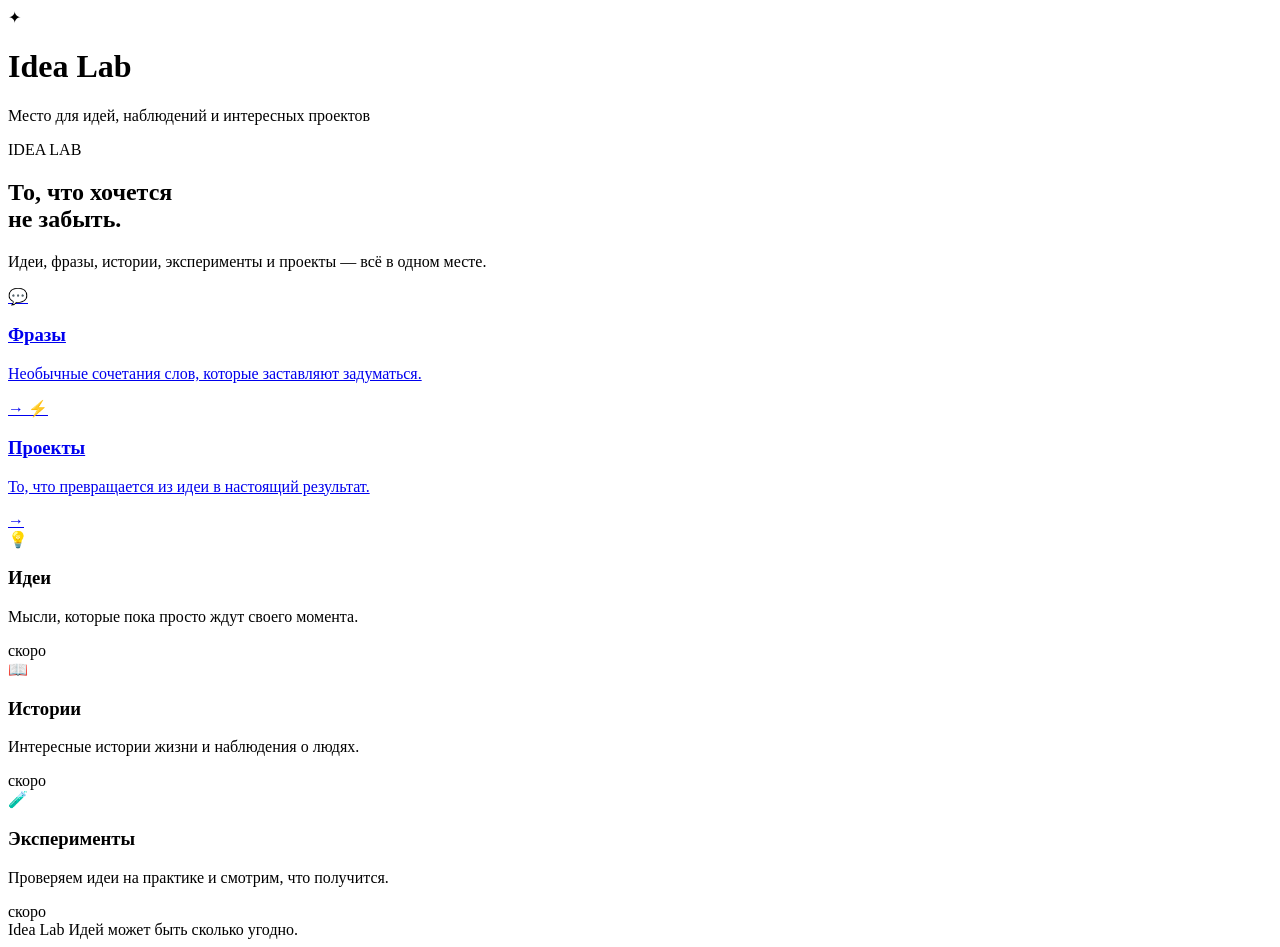
==== index.html @ 73198fa4 "Add IdeaLab home page" ====
<!doctype html>
<html lang="ru">
<head>
  <meta charset="utf-8">
  <meta name="viewport" content="width=device-width, initial-scale=1">
  <meta name="description" content="Idea Lab — идеи, истории, проекты, фразы и эксперименты.">
  <title>Idea Lab</title>
  <link rel="stylesheet" href="style.css">
</head>
<body>
  <header class="site-header">
    <div class="brand">
      <span class="brand-mark">✦</span>
      <div>
        <h1>Idea Lab</h1>
        <p>Место для идей, наблюдений и интересных проектов</p>
      </div>
    </div>
  </header>

  <main class="container">
    <section class="intro">
      <p class="kicker">IDEA LAB</p>
      <h2>То, что хочется<br><span>не забыть.</span></h2>
      <p class="intro-text">Идеи, фразы, истории, эксперименты и проекты — всё в одном месте.</p>
    </section>

    <section class="card-grid" aria-label="Разделы Idea Lab">
      <a class="card card-phrases" href="phrases.md">
        <span class="card-icon">💬</span>
        <div class="card-body">
          <h3>Фразы</h3>
          <p>Необычные сочетания слов, которые заставляют задуматься.</p>
        </div>
        <span class="arrow">→</span>
      </a>

      <a class="card card-projects" href="projects/wattmonitor/">
        <span class="card-icon">⚡</span>
        <div class="card-body">
          <h3>Проекты</h3>
          <p>То, что превращается из идеи в настоящий результат.</p>
        </div>
        <span class="arrow">→</span>
      </a>

      <div class="card card-ideas">
        <span class="card-icon">💡</span>
        <div class="card-body">
          <h3>Идеи</h3>
          <p>Мысли, которые пока просто ждут своего момента.</p>
        </div>
        <span class="status">скоро</span>
      </div>

      <div class="card card-stories">
        <span class="card-icon">📖</span>
        <div class="card-body">
          <h3>Истории</h3>
          <p>Интересные истории жизни и наблюдения о людях.</p>
        </div>
        <span class="status">скоро</span>
      </div>

      <div class="card card-experiments">
        <span class="card-icon">🧪</span>
        <div class="card-body">
          <h3>Эксперименты</h3>
          <p>Проверяем идеи на практике и смотрим, что получится.</p>
        </div>
        <span class="status">скоро</span>
      </div>
    </section>
  </main>

  <footer class="site-footer">
    <span>Idea Lab</span>
    <span>Идей может быть сколько угодно.</span>
  </footer>
</body>
</html>
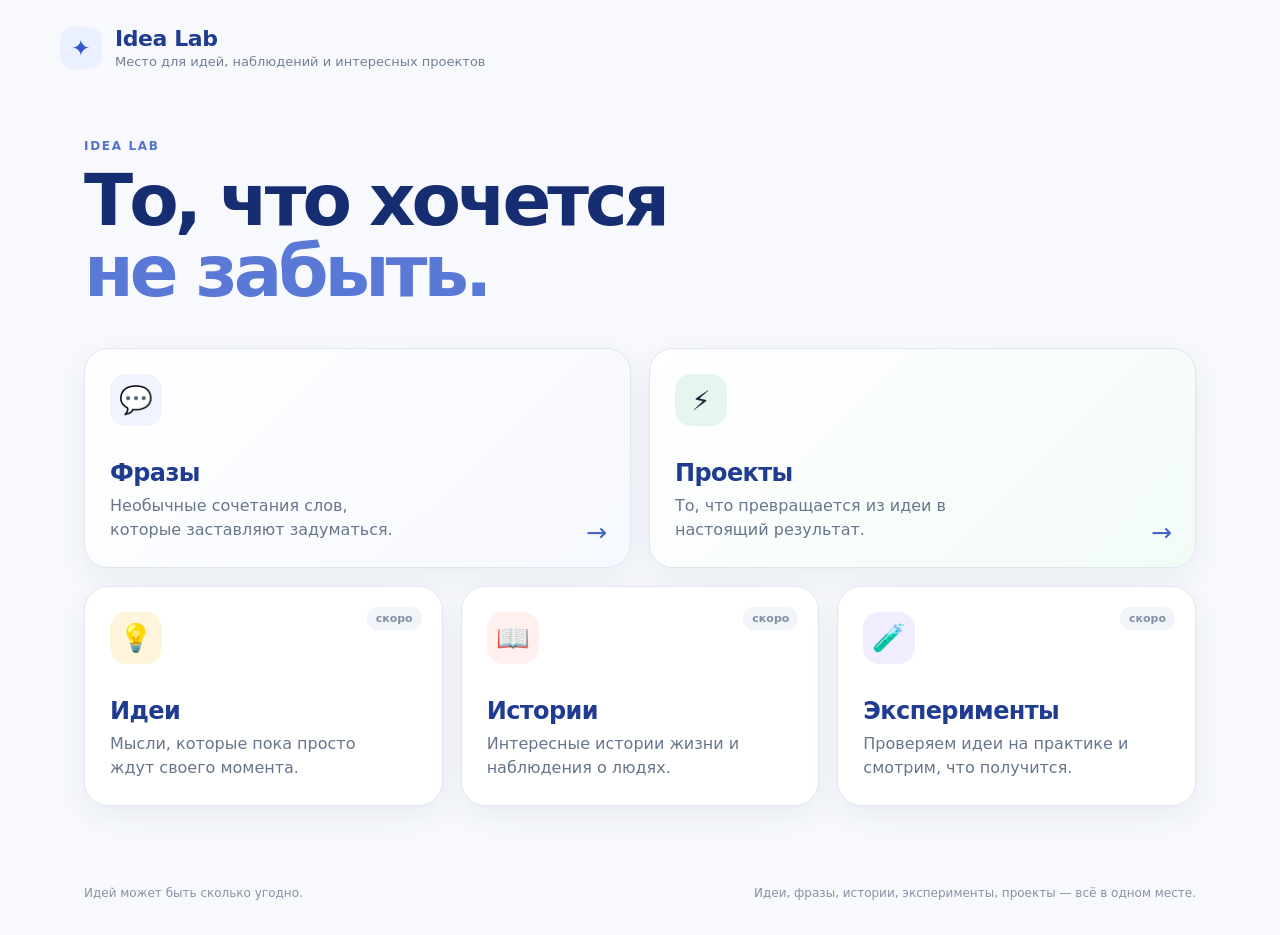
==== commit 64778d2e: "Refine IdeaLab home copy and projects navigation" ====
--- a/index.html
+++ b/index.html
@@ -1,81 +1,15 @@
 <!doctype html>
 <html lang="ru">
-<head>
-  <meta charset="utf-8">
-  <meta name="viewport" content="width=device-width, initial-scale=1">
-  <meta name="description" content="Idea Lab — идеи, истории, проекты, фразы и эксперименты.">
-  <title>Idea Lab</title>
-  <link rel="stylesheet" href="style.css">
-</head>
+<head><meta charset="utf-8"><meta name="viewport" content="width=device-width,initial-scale=1"><meta name="description" content="Idea Lab — идеи, истории, проекты, фразы и эксперименты."><title>Idea Lab</title><link rel="stylesheet" href="style.css"></head>
 <body>
-  <header class="site-header">
-    <div class="brand">
-      <span class="brand-mark">✦</span>
-      <div>
-        <h1>Idea Lab</h1>
-        <p>Место для идей, наблюдений и интересных проектов</p>
-      </div>
-    </div>
-  </header>
-
-  <main class="container">
-    <section class="intro">
-      <p class="kicker">IDEA LAB</p>
-      <h2>То, что хочется<br><span>не забыть.</span></h2>
-      <p class="intro-text">Идеи, фразы, истории, эксперименты и проекты — всё в одном месте.</p>
-    </section>
-
-    <section class="card-grid" aria-label="Разделы Idea Lab">
-      <a class="card card-phrases" href="phrases.md">
-        <span class="card-icon">💬</span>
-        <div class="card-body">
-          <h3>Фразы</h3>
-          <p>Необычные сочетания слов, которые заставляют задуматься.</p>
-        </div>
-        <span class="arrow">→</span>
-      </a>
-
-      <a class="card card-projects" href="projects/wattmonitor/">
-        <span class="card-icon">⚡</span>
-        <div class="card-body">
-          <h3>Проекты</h3>
-          <p>То, что превращается из идеи в настоящий результат.</p>
-        </div>
-        <span class="arrow">→</span>
-      </a>
-
-      <div class="card card-ideas">
-        <span class="card-icon">💡</span>
-        <div class="card-body">
-          <h3>Идеи</h3>
-          <p>Мысли, которые пока просто ждут своего момента.</p>
-        </div>
-        <span class="status">скоро</span>
-      </div>
-
-      <div class="card card-stories">
-        <span class="card-icon">📖</span>
-        <div class="card-body">
-          <h3>Истории</h3>
-          <p>Интересные истории жизни и наблюдения о людях.</p>
-        </div>
-        <span class="status">скоро</span>
-      </div>
-
-      <div class="card card-experiments">
-        <span class="card-icon">🧪</span>
-        <div class="card-body">
-          <h3>Эксперименты</h3>
-          <p>Проверяем идеи на практике и смотрим, что получится.</p>
-        </div>
-        <span class="status">скоро</span>
-      </div>
-    </section>
-  </main>
-
-  <footer class="site-footer">
-    <span>Idea Lab</span>
-    <span>Идей может быть сколько угодно.</span>
-  </footer>
-</body>
-</html>
+<header class="site-header"><div class="brand"><span class="brand-mark">✦</span><div><h1>Idea Lab</h1><p>Место для идей, наблюдений и интересных проектов</p></div></div></header>
+<main class="container"><section class="intro"><p class="kicker">IDEA LAB</p><h2>То, что хочется<br><span>не забыть.</span></h2></section>
+<section class="card-grid" aria-label="Разделы Idea Lab">
+<a class="card card-phrases" href="phrases.md"><span class="card-icon">💬</span><div class="card-body"><h3>Фразы</h3><p>Необычные сочетания слов, которые заставляют задуматься.</p></div><span class="arrow">→</span></a>
+<a class="card card-projects" href="projects/"><span class="card-icon">⚡</span><div class="card-body"><h3>Проекты</h3><p>То, что превращается из идеи в настоящий результат.</p></div><span class="arrow">→</span></a>
+<div class="card card-ideas"><span class="card-icon">💡</span><div class="card-body"><h3>Идеи</h3><p>Мысли, которые пока просто ждут своего момента.</p></div><span class="status">скоро</span></div>
+<div class="card card-stories"><span class="card-icon">📖</span><div class="card-body"><h3>Истории</h3><p>Интересные истории жизни и наблюдения о людях.</p></div><span class="status">скоро</span></div>
+<div class="card card-experiments"><span class="card-icon">🧪</span><div class="card-body"><h3>Эксперименты</h3><p>Проверяем идеи на практике и смотрим, что получится.</p></div><span class="status">скоро</span></div>
+</section></main>
+<footer class="site-footer"><span>Идей может быть сколько угодно.</span><span>Идеи, фразы, истории, эксперименты, проекты — всё в одном месте.</span></footer>
+</body></html>
--- a/style.css
+++ b/style.css
@@ -0,0 +1 @@
+*{box-sizing:border-box}html{scroll-behavior:smooth}body{margin:0;min-height:100vh;background:#f7f9fc;color:#1d2940;font-family:Inter,system-ui,-apple-system,BlinkMacSystemFont,"Segoe UI",sans-serif}a{color:inherit}.site-header{padding:26px 24px 0}.brand{max-width:1160px;margin:auto;display:flex;align-items:center;gap:13px}.brand-mark{width:42px;height:42px;display:grid;place-items:center;border-radius:13px;background:#eaf0ff;color:#3158c9;font-size:23px}.brand h1{margin:0;color:#203c91;font-size:22px;letter-spacing:-.02em}.brand p{margin:3px 0 0;color:#718096;font-size:13px}.container{max-width:1160px;margin:auto;padding:70px 24px 80px}.intro{max-width:760px;margin-bottom:42px}.kicker{margin:0 0 12px;color:#5572ce;font-size:12px;font-weight:850;letter-spacing:.14em}.intro h2{margin:0;color:#172d72;font-size:clamp(42px,7vw,72px);line-height:.98;letter-spacing:-.055em}.intro h2 span{color:#5a78d5}.intro-text{max-width:600px;margin:20px 0 0;color:#69768b;font-size:18px;line-height:1.55}.card-grid{display:grid;grid-template-columns:repeat(6,1fr);gap:18px}.card{position:relative;min-height:220px;padding:25px;text-decoration:none;background:#fff;border:1px solid #e0e6f0;border-radius:24px;box-shadow:0 10px 30px rgba(36,62,120,.07);display:flex;flex-direction:column;transition:transform .2s ease,box-shadow .2s ease,border-color .2s ease}.card:nth-child(1),.card:nth-child(2){grid-column:span 3}.card:nth-child(n+3){grid-column:span 2}.card:hover{transform:translateY(-6px);box-shadow:0 18px 40px rgba(36,62,120,.13);border-color:#bdcbed}.card-icon{width:52px;height:52px;display:grid;place-items:center;border-radius:16px;background:#f0f4ff;font-size:27px;margin-bottom:auto}.card-body h3{margin:24px 0 7px;color:#203c91;font-size:24px;letter-spacing:-.025em}.card-body p{margin:0;max-width:290px;color:#68768b;line-height:1.5}.arrow{position:absolute;right:23px;bottom:20px;color:#4163c4;font-size:25px;transition:transform .2s ease}.card:hover .arrow{transform:translateX(5px)}.status{position:absolute;right:20px;top:20px;padding:5px 9px;border-radius:999px;background:#f1f4f8;color:#8290a4;font-size:11px;font-weight:750}.card-phrases{background:linear-gradient(135deg,#fff 0%,#f6f8ff 100%)}.card-projects{background:linear-gradient(135deg,#fff 0%,#f2fbf7 100%)}.card-projects .card-icon{background:#e6f6ee}.card-ideas .card-icon{background:#fff5dc}.card-stories .card-icon{background:#fff0ef}.card-experiments .card-icon{background:#f0edff}.site-footer{max-width:1160px;margin:auto;padding:0 24px 35px;display:flex;justify-content:space-between;gap:20px;color:#8792a5;font-size:12px}@media(max-width:760px){.container{padding-top:48px}.card-grid{grid-template-columns:1fr 1fr}.card:nth-child(1),.card:nth-child(2),.card:nth-child(n+3){grid-column:span 1}.card{min-height:205px}.site-footer{flex-direction:column}}@media(max-width:520px){.site-header{padding-left:16px;padding-right:16px}.container{padding-left:16px;padding-right:16px}.intro h2{font-size:45px}.card-grid{grid-template-columns:1fr}.card:nth-child(1),.card:nth-child(2),.card:nth-child(n+3){grid-column:span 1}.card{min-height:190px}.site-footer{padding-left:16px;padding-right:16px}}
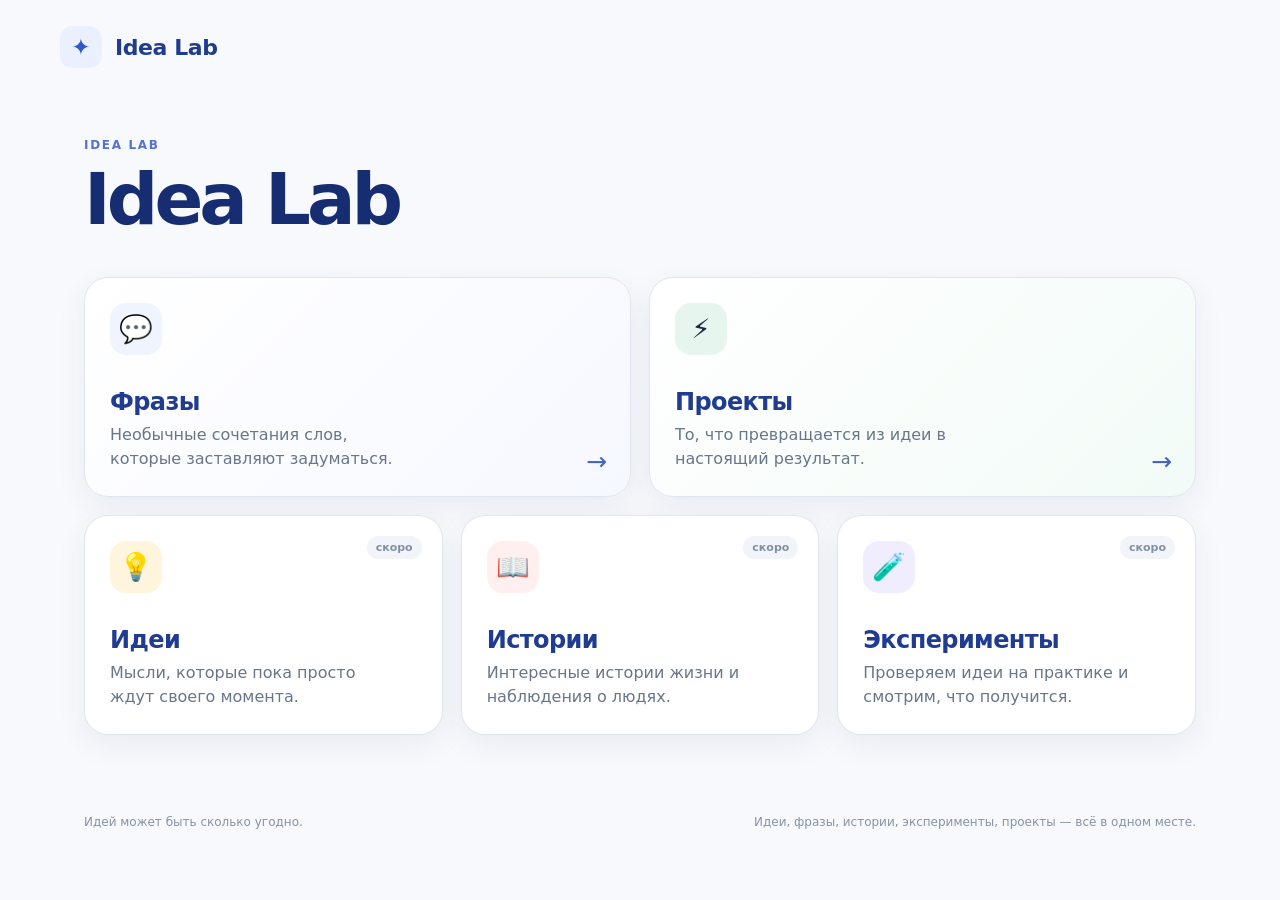
==== commit f3e01b16: "Refine homepage architecture and copy" ====
--- a/index.html
+++ b/index.html
@@ -1,11 +1,11 @@
 <!doctype html>
 <html lang="ru">
-<head><meta charset="utf-8"><meta name="viewport" content="width=device-width,initial-scale=1"><meta name="description" content="Idea Lab — идеи, истории, проекты, фразы и эксперименты."><title>Idea Lab</title><link rel="stylesheet" href="style.css"></head>
+<head><meta charset="utf-8"><meta name="viewport" content="width=device-width, initial-scale=1"><meta name="description" content="Idea Lab — идеи, истории, проекты, фразы и эксперименты."><title>Idea Lab</title><link rel="stylesheet" href="style.css"></head>
 <body>
-<header class="site-header"><div class="brand"><span class="brand-mark">✦</span><div><h1>Idea Lab</h1><p>Место для идей, наблюдений и интересных проектов</p></div></div></header>
-<main class="container"><section class="intro"><p class="kicker">IDEA LAB</p><h2>То, что хочется<br><span>не забыть.</span></h2></section>
+<header class="site-header"><div class="brand"><span class="brand-mark">✦</span><div><h1>Idea Lab</h1></div></div></header>
+<main class="container"><section class="intro"><p class="kicker">IDEA LAB</p><h2>Idea Lab</h2></section>
 <section class="card-grid" aria-label="Разделы Idea Lab">
-<a class="card card-phrases" href="phrases.md"><span class="card-icon">💬</span><div class="card-body"><h3>Фразы</h3><p>Необычные сочетания слов, которые заставляют задуматься.</p></div><span class="arrow">→</span></a>
+<a class="card card-phrases" href="phrases.html"><span class="card-icon">💬</span><div class="card-body"><h3>Фразы</h3><p>Необычные сочетания слов, которые заставляют задуматься.</p></div><span class="arrow">→</span></a>
 <a class="card card-projects" href="projects/"><span class="card-icon">⚡</span><div class="card-body"><h3>Проекты</h3><p>То, что превращается из идеи в настоящий результат.</p></div><span class="arrow">→</span></a>
 <div class="card card-ideas"><span class="card-icon">💡</span><div class="card-body"><h3>Идеи</h3><p>Мысли, которые пока просто ждут своего момента.</p></div><span class="status">скоро</span></div>
 <div class="card card-stories"><span class="card-icon">📖</span><div class="card-body"><h3>Истории</h3><p>Интересные истории жизни и наблюдения о людях.</p></div><span class="status">скоро</span></div>
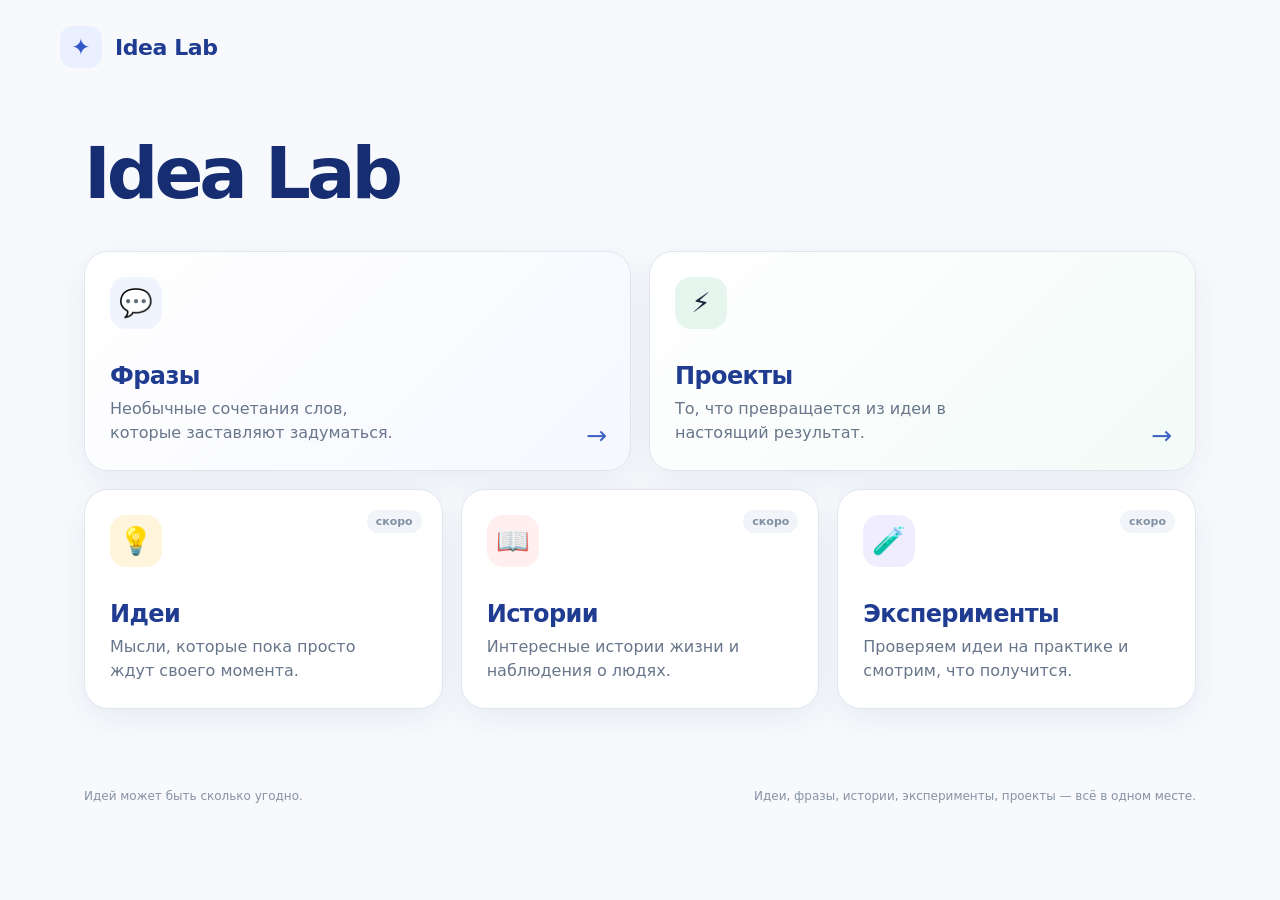
==== commit ff796a86: "Remove duplicate homepage headings" ====
--- a/index.html
+++ b/index.html
@@ -1,9 +1,10 @@
 <!doctype html>
 <html lang="ru">
-<head><meta charset="utf-8"><meta name="viewport" content="width=device-width, initial-scale=1"><meta name="description" content="Idea Lab — идеи, истории, проекты, фразы и эксперименты."><title>Idea Lab</title><link rel="stylesheet" href="style.css"></head>
+<head><meta charset="utf-8"><meta name="viewport" content="width=device-width,initial-scale=1"><meta name="description" content="Idea Lab — идеи, истории, проекты, фразы и эксперименты."><title>Idea Lab</title><link rel="stylesheet" href="style.css"></head>
 <body>
 <header class="site-header"><div class="brand"><span class="brand-mark">✦</span><div><h1>Idea Lab</h1></div></div></header>
-<main class="container"><section class="intro"><p class="kicker">IDEA LAB</p><h2>Idea Lab</h2></section>
+<main class="container">
+<section class="intro"><h2>Idea Lab</h2></section>
 <section class="card-grid" aria-label="Разделы Idea Lab">
 <a class="card card-phrases" href="phrases.html"><span class="card-icon">💬</span><div class="card-body"><h3>Фразы</h3><p>Необычные сочетания слов, которые заставляют задуматься.</p></div><span class="arrow">→</span></a>
 <a class="card card-projects" href="projects/"><span class="card-icon">⚡</span><div class="card-body"><h3>Проекты</h3><p>То, что превращается из идеи в настоящий результат.</p></div><span class="arrow">→</span></a>
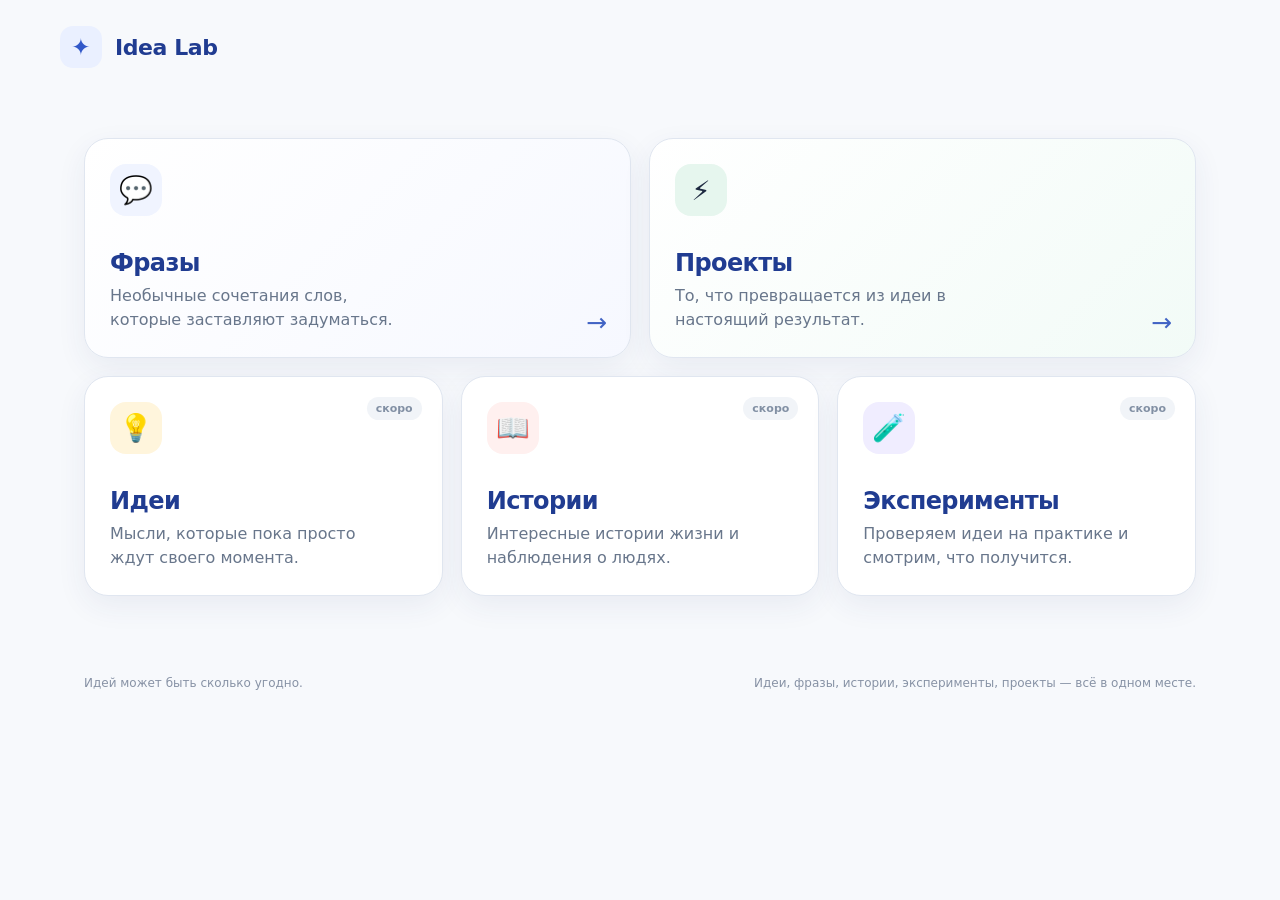
==== commit 8a3de332: "Remove duplicate Idea Lab heading" ====
--- a/index.html
+++ b/index.html
@@ -4,7 +4,6 @@
 <body>
 <header class="site-header"><div class="brand"><span class="brand-mark">✦</span><div><h1>Idea Lab</h1></div></div></header>
 <main class="container">
-<section class="intro"><h2>Idea Lab</h2></section>
 <section class="card-grid" aria-label="Разделы Idea Lab">
 <a class="card card-phrases" href="phrases.html"><span class="card-icon">💬</span><div class="card-body"><h3>Фразы</h3><p>Необычные сочетания слов, которые заставляют задуматься.</p></div><span class="arrow">→</span></a>
 <a class="card card-projects" href="projects/"><span class="card-icon">⚡</span><div class="card-body"><h3>Проекты</h3><p>То, что превращается из идеи в настоящий результат.</p></div><span class="arrow">→</span></a>
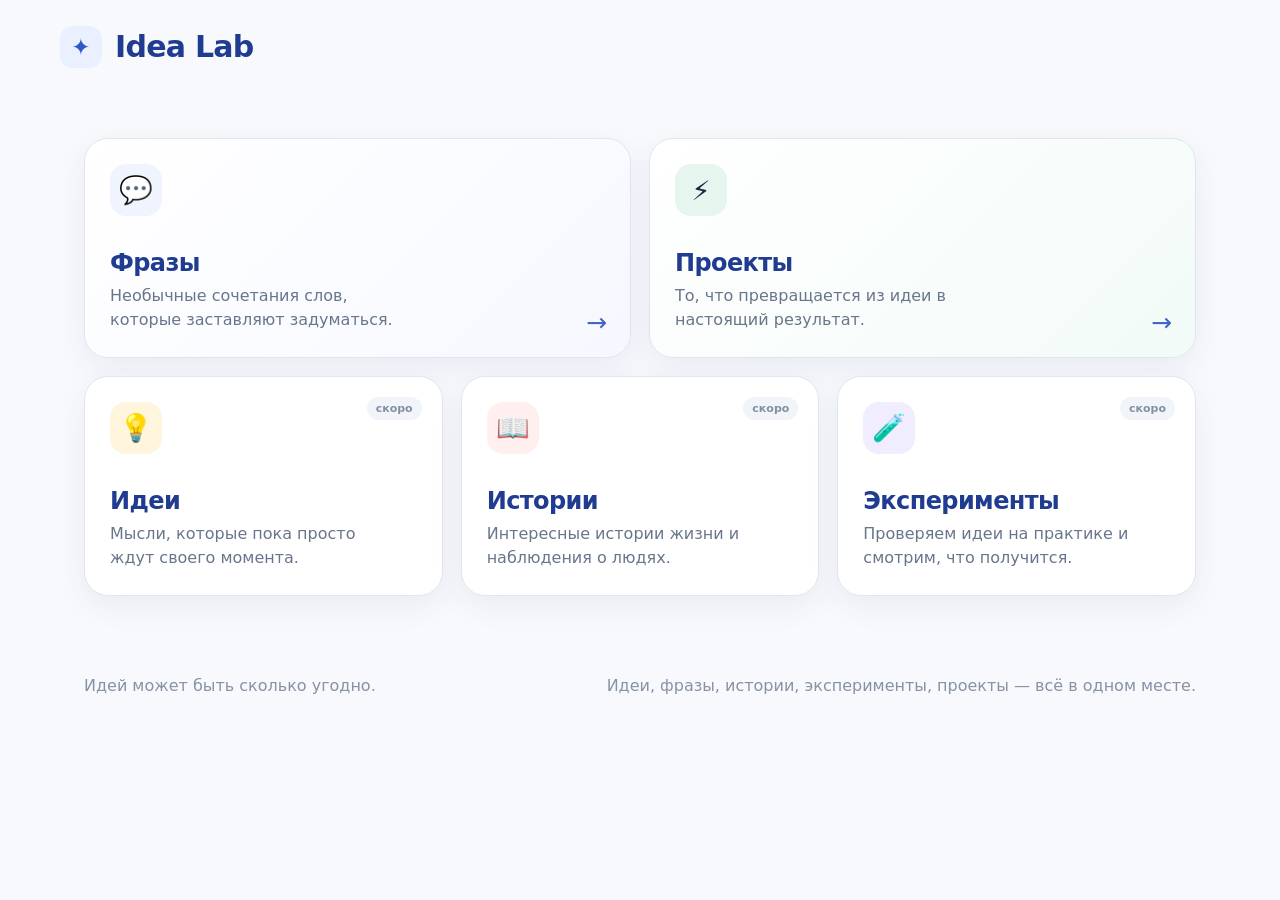
==== commit f1a95f39: "Link Idea Lab favicon" ====
--- a/index.html
+++ b/index.html
@@ -1,6 +1,6 @@
 <!doctype html>
 <html lang="ru">
-<head><meta charset="utf-8"><meta name="viewport" content="width=device-width,initial-scale=1"><meta name="description" content="Idea Lab — идеи, истории, проекты, фразы и эксперименты."><title>Idea Lab</title><link rel="stylesheet" href="style.css"></head>
+<head><meta charset="utf-8"><meta name="viewport" content="width=device-width,initial-scale=1"><meta name="description" content="Idea Lab — идеи, истории, проекты, фразы и эксперименты."><title>Idea Lab</title><link rel="icon" href="favicon.svg" type="image/svg+xml"><link rel="stylesheet" href="style.css"></head>
 <body>
 <header class="site-header"><div class="brand"><span class="brand-mark">✦</span><div><h1>Idea Lab</h1></div></div></header>
 <main class="container">
--- a/style.css
+++ b/style.css
@@ -1 +1 @@
-*{box-sizing:border-box}html{scroll-behavior:smooth}body{margin:0;min-height:100vh;background:#f7f9fc;color:#1d2940;font-family:Inter,system-ui,-apple-system,BlinkMacSystemFont,"Segoe UI",sans-serif}a{color:inherit}.site-header{padding:26px 24px 0}.brand{max-width:1160px;margin:auto;display:flex;align-items:center;gap:13px}.brand-mark{width:42px;height:42px;display:grid;place-items:center;border-radius:13px;background:#eaf0ff;color:#3158c9;font-size:23px}.brand h1{margin:0;color:#203c91;font-size:22px;letter-spacing:-.02em}.brand p{margin:3px 0 0;color:#718096;font-size:13px}.container{max-width:1160px;margin:auto;padding:70px 24px 80px}.intro{max-width:760px;margin-bottom:42px}.kicker{margin:0 0 12px;color:#5572ce;font-size:12px;font-weight:850;letter-spacing:.14em}.intro h2{margin:0;color:#172d72;font-size:clamp(42px,7vw,72px);line-height:.98;letter-spacing:-.055em}.intro h2 span{color:#5a78d5}.intro-text{max-width:600px;margin:20px 0 0;color:#69768b;font-size:18px;line-height:1.55}.card-grid{display:grid;grid-template-columns:repeat(6,1fr);gap:18px}.card{position:relative;min-height:220px;padding:25px;text-decoration:none;background:#fff;border:1px solid #e0e6f0;border-radius:24px;box-shadow:0 10px 30px rgba(36,62,120,.07);display:flex;flex-direction:column;transition:transform .2s ease,box-shadow .2s ease,border-color .2s ease}.card:nth-child(1),.card:nth-child(2){grid-column:span 3}.card:nth-child(n+3){grid-column:span 2}.card:hover{transform:translateY(-6px);box-shadow:0 18px 40px rgba(36,62,120,.13);border-color:#bdcbed}.card-icon{width:52px;height:52px;display:grid;place-items:center;border-radius:16px;background:#f0f4ff;font-size:27px;margin-bottom:auto}.card-body h3{margin:24px 0 7px;color:#203c91;font-size:24px;letter-spacing:-.025em}.card-body p{margin:0;max-width:290px;color:#68768b;line-height:1.5}.arrow{position:absolute;right:23px;bottom:20px;color:#4163c4;font-size:25px;transition:transform .2s ease}.card:hover .arrow{transform:translateX(5px)}.status{position:absolute;right:20px;top:20px;padding:5px 9px;border-radius:999px;background:#f1f4f8;color:#8290a4;font-size:11px;font-weight:750}.card-phrases{background:linear-gradient(135deg,#fff 0%,#f6f8ff 100%)}.card-projects{background:linear-gradient(135deg,#fff 0%,#f2fbf7 100%)}.card-projects .card-icon{background:#e6f6ee}.card-ideas .card-icon{background:#fff5dc}.card-stories .card-icon{background:#fff0ef}.card-experiments .card-icon{background:#f0edff}.site-footer{max-width:1160px;margin:auto;padding:0 24px 35px;display:flex;justify-content:space-between;gap:20px;color:#8792a5;font-size:12px}@media(max-width:760px){.container{padding-top:48px}.card-grid{grid-template-columns:1fr 1fr}.card:nth-child(1),.card:nth-child(2),.card:nth-child(n+3){grid-column:span 1}.card{min-height:205px}.site-footer{flex-direction:column}}@media(max-width:520px){.site-header{padding-left:16px;padding-right:16px}.container{padding-left:16px;padding-right:16px}.intro h2{font-size:45px}.card-grid{grid-template-columns:1fr}.card:nth-child(1),.card:nth-child(2),.card:nth-child(n+3){grid-column:span 1}.card{min-height:190px}.site-footer{padding-left:16px;padding-right:16px}}
+*{box-sizing:border-box}html{scroll-behavior:smooth}body{margin:0;min-height:100vh;background:#f7f9fc;color:#1d2940;font-family:Inter,system-ui,-apple-system,BlinkMacSystemFont,"Segoe UI",sans-serif}a{color:inherit}.site-header{padding:26px 24px 0}.brand{max-width:1160px;margin:auto;display:flex;align-items:center;gap:13px}.brand-mark{width:42px;height:42px;display:grid;place-items:center;border-radius:13px;background:#eaf0ff;color:#3158c9;font-size:23px;text-decoration:none}.brand h1{margin:0;color:#203c91;font-size:30px;line-height:1.15;letter-spacing:-.025em}.brand p{margin:3px 0 0;color:#718096}.brand-nav{display:flex;align-items:center;gap:9px;flex-wrap:wrap}.brand-nav .breadcrumbs{display:flex;align-items:center;gap:8px;margin:3px 0 0;color:#8792a5}.brand-nav .breadcrumbs a{color:#5572ce;text-decoration:none}.brand-nav .breadcrumbs a:hover{text-decoration:underline}.brand-nav .breadcrumbs .current{color:#203c91;font-weight:650}.container{max-width:1160px;margin:auto;padding:70px 24px 80px}.intro{max-width:760px;margin-bottom:42px}.kicker{margin:0 0 12px;color:#5572ce;font-size:12px;font-weight:850;letter-spacing:.14em}.intro h2{margin:0;color:#172d72;font-size:clamp(42px,7vw,72px);line-height:.98;letter-spacing:-.055em}.intro h2 span{color:#5a78d5}.intro-text{max-width:600px;margin:20px 0 0;color:#69768b;font-size:18px;line-height:1.55}.card-grid{display:grid;grid-template-columns:repeat(6,1fr);gap:18px}.card{position:relative;min-height:220px;padding:25px;text-decoration:none;background:#fff;border:1px solid #e0e6f0;border-radius:24px;box-shadow:0 10px 30px rgba(36,62,120,.07);display:flex;flex-direction:column;transition:transform .2s ease,box-shadow .2s ease,border-color .2s ease}.card:nth-child(1),.card:nth-child(2){grid-column:span 3}.card:nth-child(n+3){grid-column:span 2}.card:hover{transform:translateY(-6px);box-shadow:0 18px 40px rgba(36,62,120,.13);border-color:#bdcbed}.card-icon{width:52px;height:52px;display:grid;place-items:center;border-radius:16px;background:#f0f4ff;font-size:27px;margin-bottom:auto}.card-body h3{margin:24px 0 7px;color:#203c91;font-size:24px;letter-spacing:-.025em}.card-body p{margin:0;max-width:290px;color:#68768b;line-height:1.5}.arrow{position:absolute;right:23px;bottom:20px;color:#4163c4;font-size:25px;transition:transform .2s ease}.card:hover .arrow{transform:translateX(5px)}.status{position:absolute;right:20px;top:20px;padding:5px 9px;border-radius:999px;background:#f1f4f8;color:#8290a4;font-size:11px;font-weight:750}.card-phrases{background:linear-gradient(135deg,#fff 0%,#f6f8ff 100%)}.card-projects{background:linear-gradient(135deg,#fff 0%,#f2fbf7 100%)}.card-projects .card-icon{background:#e6f6ee}.card-ideas .card-icon{background:#fff5dc}.card-stories .card-icon{background:#fff0ef}.card-experiments .card-icon{background:#f0edff}.site-footer{max-width:1160px;margin:auto;padding:0 24px 35px;display:flex;justify-content:space-between;gap:20px;color:#8792a5}@media(max-width:760px){.container{padding-top:48px}.card-grid{grid-template-columns:1fr 1fr}.card:nth-child(1),.card:nth-child(2),.card:nth-child(n+3){grid-column:span 1}.card{min-height:205px}.site-footer{flex-direction:column}}@media(max-width:520px){.site-header{padding-left:16px;padding-right:16px}.container{padding-left:16px;padding-right:16px}.intro h2{font-size:45px}.card-grid{grid-template-columns:1fr}.card:nth-child(1),.card:nth-child(2),.card:nth-child(n+3){grid-column:span 1}.card{min-height:190px}.site-footer{padding-left:16px;padding-right:16px}}
